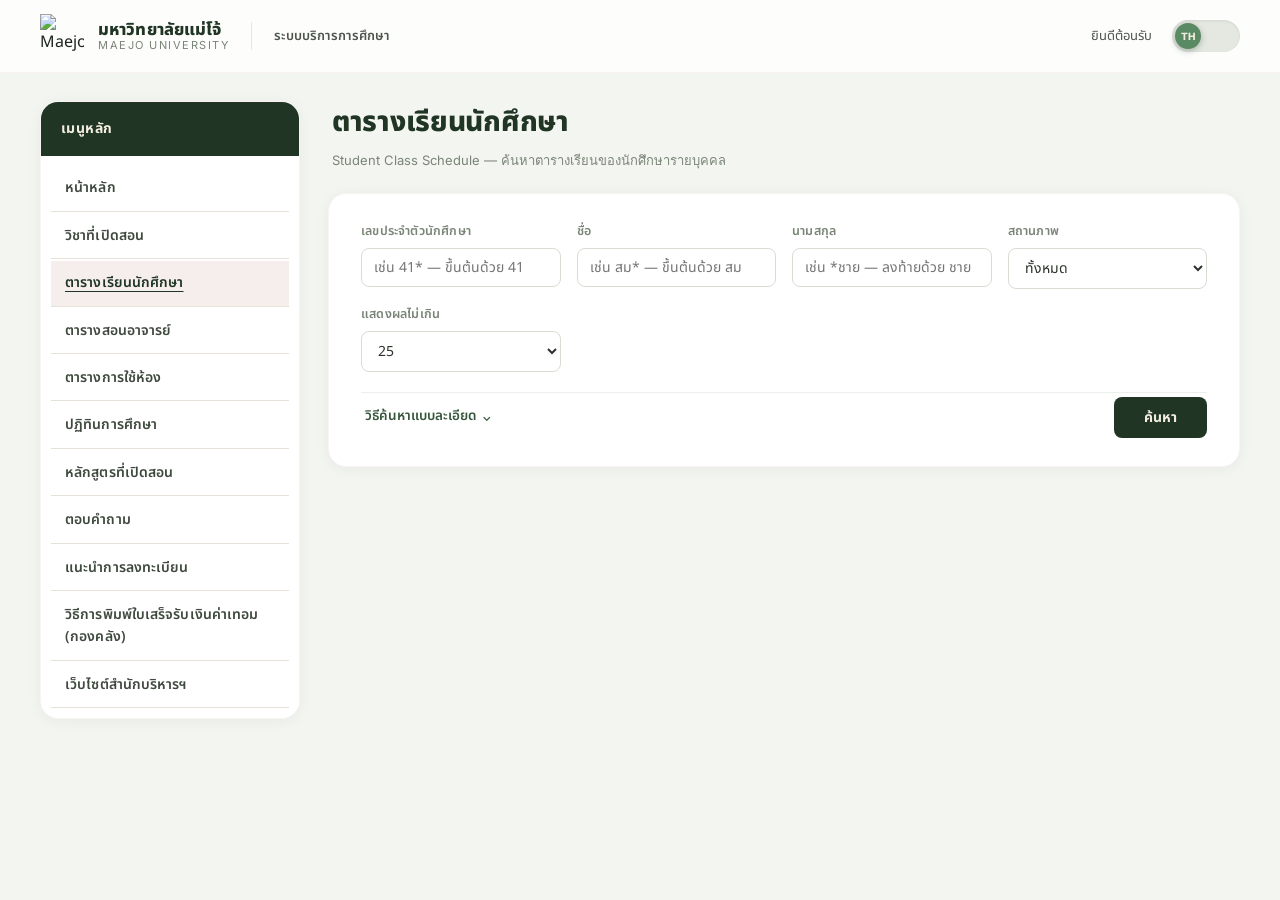
==== class-schedule.html @ ffc6c3b6 "first commit" ====
<!DOCTYPE html>
<html lang="th">
<head>
<meta charset="utf-8">
<meta name="viewport" content="width=device-width, initial-scale=1">
<title>ตารางเรียนนักศึกษา - มหาวิทยาลัยแม่โจ้</title>
<link rel="preconnect" href="https://fonts.googleapis.com">
<link href="https://fonts.googleapis.com/css2?family=Noto+Sans+Thai:wght@400;500;600;700;800&family=Inter:wght@400;500;600;700;800&display=swap" rel="stylesheet">
<link rel="stylesheet" href="./maejo.css">
<style>
  /* ---------- search form ---------- */
  .search-card{padding:28px 32px;display:flex;flex-direction:column;gap:20px;}
  .form-grid{display:grid;grid-template-columns:repeat(auto-fit, minmax(180px, 1fr));gap:16px;}
  .field-group{display:flex;flex-direction:column;gap:6px;}
  .field-label{font-size:12.5px;font-weight:600;color:#7a8577;letter-spacing:0.2px;}
  .field-input{
    font-size:14px;color:#2c332b;background:#fff;border:1px solid #d8ddd3;
    border-radius:8px;padding:8px 12px;width:100%;
  }

  .action-row{
    display:flex;align-items:center;justify-content:space-between;flex-wrap:wrap;gap:12px;
    padding-top:4px;border-top:1px solid #edf0ea;
  }
  .search-btn{
    background:var(--accent-darker);color:#f2ede0;font-weight:700;font-size:14px;border:none;
    padding:10px 30px;border-radius:8px;cursor:pointer;
  }

  /* tips toggle — checkbox hack, no JS */
  #tips-toggle{position:absolute;opacity:0;pointer-events:none;}
  .tips-btn{
    display:flex;align-items:center;gap:6px;background:transparent;border:none;cursor:pointer;
    color:var(--accent-dark);font-size:13.5px;font-weight:600;padding:8px 4px;
  }
  .chevron{display:inline-block;transition:transform 0.15s ease;font-size:12px;}
  #tips-toggle:checked ~ .page .search-card .chevron{transform:rotate(180deg);}
  .example-box{
    display:none;background:#f8f9f6;border-radius:var(--radius-md);padding:16px 22px;
  }
  #tips-toggle:checked ~ .page .search-card .example-box{display:block;}
  .example-list{margin:0;padding:0 0 0 20px;display:flex;flex-direction:column;gap:8px;font-size:13.5px;color:#4c564b;line-height:1.6;}
  .example-hint{color:var(--accent-dark);font-weight:700;}

  @media (max-width:880px){
    .search-card{padding:20px;}
  }
  @media (max-width:460px){
    .form-grid{grid-template-columns:1fr;}
  }
</style>
</head>
<body>

<input type="checkbox" id="menu-toggle">
<input type="checkbox" id="lang-toggle">
<input type="checkbox" id="tips-toggle">

<div class="page">

  <header class="topbar">
    <div class="topbar-left">
      <label for="menu-toggle" class="hamburger" aria-label="เปิดเมนู">
        <span></span><span></span><span></span>
      </label>
      <img class="logo" src="https://upload.wikimedia.org/wikipedia/th/thumb/b/b7/MJU_LOGO.svg/1280px-MJU_LOGO.svg.png" alt="Maejo University logo">
      <div class="brand">
        <span class="brand-name">มหาวิทยาลัยแม่โจ้</span>
        <span class="brand-sub">MAEJO UNIVERSITY</span>
      </div>
      <div class="topbar-divider"></div>
      <span class="topbar-service">ระบบบริการการศึกษา</span>
    </div>

    <div class="topbar-right">
      <span class="welcome">ยินดีต้อนรับ</span>
      <label for="lang-toggle" class="lang-toggle">
        <span class="lang-knob"></span>
        <span class="lang-th">TH</span>
        <span class="lang-en">EN</span>
      </label>
    </div>
  </header>

  <label for="menu-toggle" class="backdrop"></label>

  <div class="main-row">

    <aside class="sidebar">
      <div class="sidebar-card">
        <div class="sidebar-header">
          <span>เมนูหลัก</span>
          <label for="menu-toggle" class="close-menu">✕</label>
        </div>
        <nav class="menu">
          <a href="./index.html" class="menu-item">หน้าหลัก</a>
          <a href="./courses.html" class="menu-item">วิชาที่เปิดสอน</a>
          <a href="./class-schedule.html" class="menu-item active">ตารางเรียนนักศึกษา</a>
          <a href="#" class="menu-item">ตารางสอนอาจารย์</a>
          <a href="#" class="menu-item">ตารางการใช้ห้อง</a>
          <a href="#" class="menu-item">ปฏิทินการศึกษา</a>
          <a href="#" class="menu-item">หลักสูตรที่เปิดสอน</a>
          <a href="#" class="menu-item">ตอบคำถาม</a>
          <a href="#" class="menu-item">แนะนำการลงทะเบียน</a>
          <a href="#" class="menu-item">วิธีการพิมพ์ใบเสร็จรับเงินค่าเทอม (กองคลัง)</a>
          <a href="#" class="menu-item">เว็บไซต์สำนักบริหารฯ</a>
        </nav>
      </div>
    </aside>

    <main class="main">

      <div class="page-header">
        <span class="page-title">ตารางเรียนนักศึกษา</span>
        <span class="page-sub">Student Class Schedule — ค้นหาตารางเรียนของนักศึกษารายบุคคล</span>
      </div>

      <form class="card search-card">
        <div class="form-grid">
          <label class="field-group">
            <span class="field-label">เลขประจำตัวนักศึกษา</span>
            <input type="text" placeholder="เช่น 41* — ขึ้นต้นด้วย 41" class="field-input">
          </label>
          <label class="field-group">
            <span class="field-label">ชื่อ</span>
            <input type="text" placeholder="เช่น สม* — ขึ้นต้นด้วย สม" class="field-input">
          </label>
          <label class="field-group">
            <span class="field-label">นามสกุล</span>
            <input type="text" placeholder="เช่น *ชาย — ลงท้ายด้วย ชาย" class="field-input">
          </label>
          <label class="field-group">
            <span class="field-label">สถานภาพ</span>
            <select class="field-input">
              <option>ทั้งหมด</option>
              <option>กำลังศึกษา</option>
              <option>พ้นสภาพ</option>
              <option>สำเร็จการศึกษา</option>
            </select>
          </label>
          <label class="field-group">
            <span class="field-label">แสดงผลไม่เกิน</span>
            <select class="field-input">
              <option>25</option>
              <option>50</option>
              <option>100</option>
              <option>200</option>
            </select>
          </label>
        </div>

        <div class="action-row">
          <label for="tips-toggle" class="tips-btn">
            <span>วิธีค้นหาแบบละเอียด</span>
            <span class="chevron">⌄</span>
          </label>
          <button type="submit" class="search-btn">ค้นหา</button>
        </div>

        <div class="example-box">
          <ul class="example-list">
            <li>ขึ้นต้นด้วยข้อความที่ระบุ ให้ตามด้วย <span class="example-hint">*</span> เช่น <span class="example-hint">41*</span> หรือ <span class="example-hint">สม*</span></li>
            <li>ลงท้ายด้วยข้อความที่ระบุ ให้นำหน้าด้วย <span class="example-hint">*</span> เช่น <span class="example-hint">*ชาย</span></li>
            <li>เว้นว่างช่องใดไว้ได้หากไม่ต้องการระบุเงื่อนไขนั้น</li>
          </ul>
        </div>
      </form>

    </main>
  </div>
</div>

</body>
</html>
---- maejo.css ----
/* shared layout: topbar, sidebar, lang toggle, responsive shell */
:root{
  --accent:#5a8a63;
  --accent-dark:color-mix(in oklch, var(--accent) 72%, black);
  --accent-darker:color-mix(in oklch, var(--accent) 52%, black);
  --accent-tint:color-mix(in oklch, var(--accent) 11%, white);
  --accent-border:color-mix(in oklch, var(--accent) 7%, white);
  --radius-lg:18px;
  --radius-md:12px;
  --card-shadow:0 2px 14px rgba(0,0,0,0.05);
  --card-border:1px solid var(--accent-border);
  --topbar-bg:#ffffffcc;
  --topbar-blur:6px;
  --font-bold:800;
}

*{box-sizing:border-box;}
body{margin:0;background:#f3f5f1;color:#1c231d;font-family:'Noto Sans Thai','Inter',sans-serif;line-height:1.6;text-wrap:pretty;overflow-x:hidden;}
a{color:#2f5233;text-decoration:none;}
a:hover{color:#1f3a22;text-decoration:underline;}
select,input,button{font-family:'Noto Sans Thai','Inter',sans-serif;}
::selection{background:#c9a24b33;}
img{max-width:100%;display:block;}

#menu-toggle,#lang-toggle{position:absolute;opacity:0;pointer-events:none;}

.page{min-height:100vh;width:100%;background:#f3f5f1;}

/* ---------- topbar ---------- */
.topbar{
  display:flex;align-items:center;justify-content:space-between;gap:12px;
  padding:14px 40px;
  background:var(--topbar-bg);backdrop-filter:blur(var(--topbar-blur));
  position:sticky;top:0;z-index:20;border-bottom:1px solid var(--accent-border);
}
.topbar-left{display:flex;align-items:center;gap:14px;min-width:0;}
.topbar-right{display:flex;align-items:center;gap:20px;}

.logo{width:44px;height:44px;object-fit:contain;flex:0 0 auto;}
.brand{display:flex;flex-direction:column;line-height:1.2;min-width:0;}
.brand-name{font-weight:var(--font-bold);font-size:16.5px;letter-spacing:0.1px;color:var(--accent-darker);white-space:nowrap;overflow:hidden;text-overflow:ellipsis;}
.brand-sub{font-size:11px;letter-spacing:1.5px;color:#7a8577;font-family:Inter,sans-serif;}
.topbar-divider{width:1px;height:28px;background:#e4e8e1;margin:0 8px;}
.topbar-service{font-size:13px;font-weight:600;color:#4c564b;white-space:nowrap;}
.welcome{font-size:13px;color:#4c564b;}

.hamburger{
  display:none;flex-direction:column;justify-content:center;align-items:center;gap:5px;
  width:24px;height:34px;cursor:pointer;flex:0 0 auto;
}
.hamburger span{width:18px;height:2px;background:var(--accent-darker);border-radius:2px;}

.lang-toggle{
  position:relative;display:block;width:68px;height:32px;border-radius:999px;
  background:#e4e8e1;cursor:pointer;box-shadow:inset 0 1px 3px rgba(0,0,0,0.08);
}
.lang-knob{
  position:absolute;top:3px;left:3px;width:26px;height:26px;border-radius:50%;
  background:var(--accent);color:#f2ede0;font-size:10px;font-weight:800;font-family:Inter,sans-serif;
  display:flex;align-items:center;justify-content:center;transition:left 0.2s ease;
  box-shadow:0 2px 6px rgba(31,58,34,0.3);z-index:1;
}
.lang-knob::before{content:'TH';}
.lang-th,.lang-en{
  position:absolute;top:3px;width:26px;height:26px;display:flex;align-items:center;justify-content:center;
  font-size:10px;font-weight:700;font-family:Inter,sans-serif;color:#7a8577;
}
.lang-th{left:3px;}
.lang-en{left:33px;}
#lang-toggle:checked ~ .page .lang-knob{left:33px;}
#lang-toggle:checked ~ .page .lang-knob::before{content:'EN';}
#lang-toggle:checked ~ .page .lang-th{color:transparent;}
#lang-toggle:not(:checked) ~ .page .lang-en{color:transparent;}

/* ---------- main row ---------- */
.main-row{
  display:flex;align-items:flex-start;max-width:1400px;margin:0 auto;
  padding:28px 40px 60px;gap:28px;width:100%;
}
.main{flex:1;min-width:0;display:flex;flex-direction:column;gap:22px;}

/* ---------- sidebar ---------- */
.backdrop{display:none;}
.sidebar{flex:0 0 260px;position:sticky;top:88px;}
.sidebar-card{background:#fff;border-radius:var(--radius-lg);border:var(--card-border);box-shadow:var(--card-shadow);overflow:hidden;}
.sidebar-header{
  display:flex;align-items:center;justify-content:space-between;padding:16px 20px;
  background:var(--accent-darker);color:#f2ede0;font-weight:700;font-size:14px;letter-spacing:0.4px;
}
.close-menu{display:none;cursor:pointer;font-size:16px;color:#f2ede0;opacity:0.8;}
.menu{display:flex;flex-direction:column;padding:10px;gap:2px;}
.menu-item{
  display:flex;align-items:center;gap:10px;padding:11px 14px;border-radius:0;
  font-size:14px;font-weight:600;letter-spacing:0.1px;color:#3f4a3e;
  text-decoration:none;transition:background 0.15s,color 0.15s;
  border-bottom:1px solid #e6e2d6;
}
.menu-item:hover{
  color:var(--accent-darker);text-decoration:underline;text-underline-offset:4px;
  text-decoration-color:var(--accent-darker);background:var(--accent-tint);
}
.menu-item.active{
  color:var(--accent-darker);background:var(--accent-tint);
  text-decoration:underline;text-underline-offset:4px;text-decoration-color:var(--accent-darker);
}

/* ---------- page header (used by courses / class schedule) ---------- */
.page-header{display:flex;flex-direction:column;gap:4px;padding:0 4px;}
.page-title{font-size:28px;font-weight:var(--font-bold);color:var(--accent-darker);letter-spacing:-0.01em;}
.page-sub{font-size:13px;color:#7a8577;font-family:Inter,sans-serif;}

/* ---------- generic card ---------- */
.card{background:#fff;border-radius:var(--radius-lg);border:var(--card-border);box-shadow:var(--card-shadow);}

/* ================= responsive: mobile <= 880px ================= */
@media (max-width:880px){
  .topbar{padding:10px 16px;}
  .hamburger{display:flex;}
  .topbar-divider,.topbar-service,.welcome{display:none;}

  .main-row{flex-direction:column;align-items:stretch;padding:16px 16px 40px;gap:16px;}
  .main{gap:16px;}

  .sidebar{
    position:fixed;top:0;left:-320px;width:280px;height:100vh;z-index:60;
    transition:left 0.25s ease;box-shadow:none;
  }
  .sidebar .sidebar-card{border-radius:0;border:none;box-shadow:2px 0 24px rgba(0,0,0,0.08);height:100%;overflow-y:auto;}
  .sidebar-header{
    padding:20px 20px 12px;background:transparent;color:#8a948a;font-weight:600;
    font-size:11.5px;letter-spacing:1.2px;text-transform:uppercase;
  }
  .close-menu{
    display:flex;cursor:pointer;font-size:15px;color:#8a948a;opacity:0.8;width:26px;height:26px;
    align-items:center;justify-content:center;border-radius:8px;background:#f1f3ee;
  }
  .menu-item{margin:0 6px;border-radius:10px;font-size:14.5px;border-bottom:none;}
  .menu-item:hover{text-decoration:none;}
  .menu-item.active{text-decoration:none;}

  #menu-toggle:checked ~ .page .sidebar{left:0;box-shadow:8px 0 24px rgba(0,0,0,0.3);}
  #menu-toggle:checked ~ .page .backdrop{display:block;}
  .backdrop{position:fixed;inset:0;background:rgba(20,26,20,0.45);z-index:55;}

  .page-title{font-size:22px;}
}

/* ================= narrow phones <= 460px ================= */
@media (max-width:460px){
  .logo{width:36px;height:36px;}
  .brand-name{font-size:14.5px;}
}
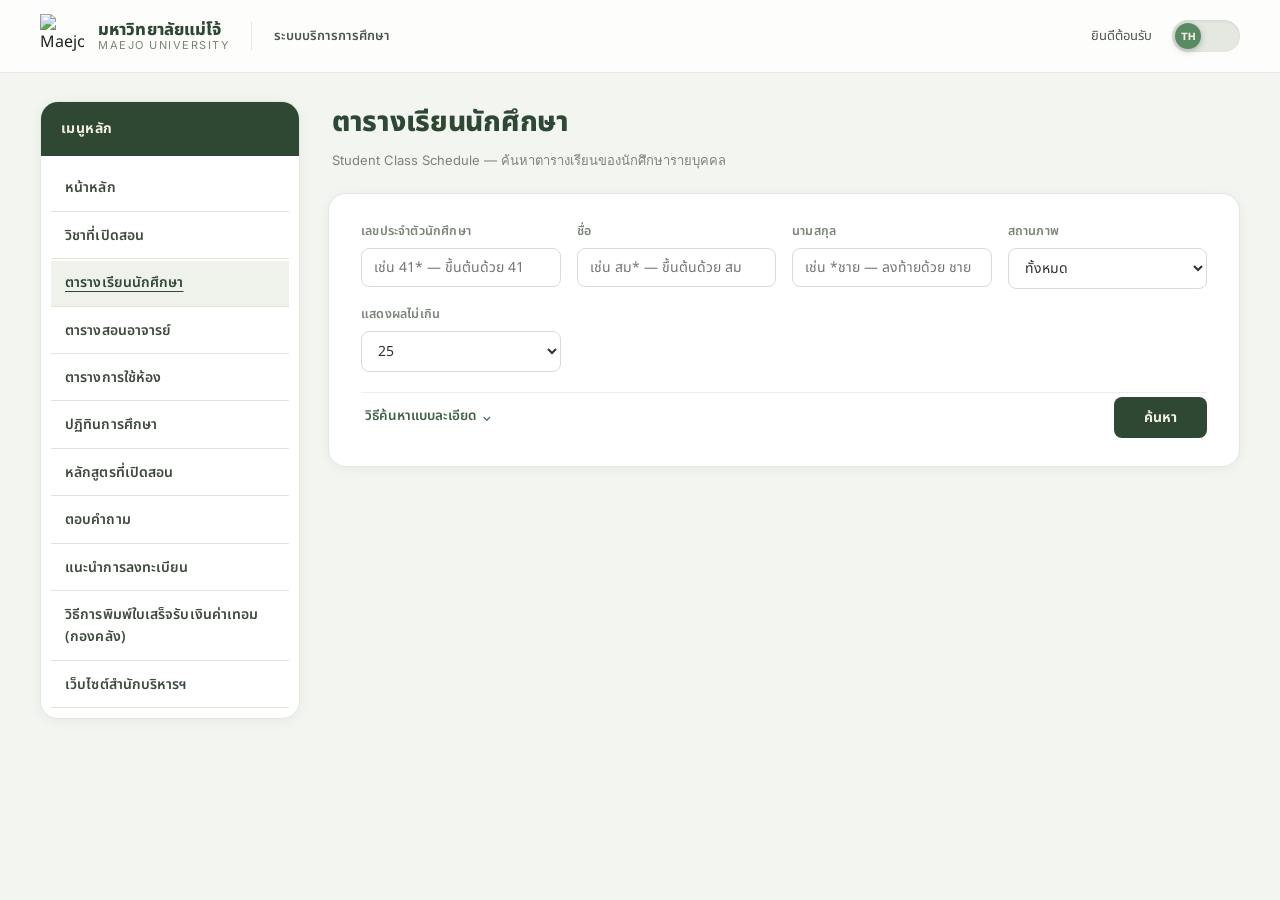
==== commit 21d96489: "first commit" ====
--- a/class-schedule.html
+++ b/class-schedule.html
@@ -1,174 +1,269 @@
 <!DOCTYPE html>
 <html lang="th">
+
 <head>
-<meta charset="utf-8">
-<meta name="viewport" content="width=device-width, initial-scale=1">
-<title>ตารางเรียนนักศึกษา - มหาวิทยาลัยแม่โจ้</title>
-<link rel="preconnect" href="https://fonts.googleapis.com">
-<link href="https://fonts.googleapis.com/css2?family=Noto+Sans+Thai:wght@400;500;600;700;800&family=Inter:wght@400;500;600;700;800&display=swap" rel="stylesheet">
-<link rel="stylesheet" href="./maejo.css">
-<style>
-  /* ---------- search form ---------- */
-  .search-card{padding:28px 32px;display:flex;flex-direction:column;gap:20px;}
-  .form-grid{display:grid;grid-template-columns:repeat(auto-fit, minmax(180px, 1fr));gap:16px;}
-  .field-group{display:flex;flex-direction:column;gap:6px;}
-  .field-label{font-size:12.5px;font-weight:600;color:#7a8577;letter-spacing:0.2px;}
-  .field-input{
-    font-size:14px;color:#2c332b;background:#fff;border:1px solid #d8ddd3;
-    border-radius:8px;padding:8px 12px;width:100%;
-  }
-
-  .action-row{
-    display:flex;align-items:center;justify-content:space-between;flex-wrap:wrap;gap:12px;
-    padding-top:4px;border-top:1px solid #edf0ea;
-  }
-  .search-btn{
-    background:var(--accent-darker);color:#f2ede0;font-weight:700;font-size:14px;border:none;
-    padding:10px 30px;border-radius:8px;cursor:pointer;
-  }
-
-  /* tips toggle — checkbox hack, no JS */
-  #tips-toggle{position:absolute;opacity:0;pointer-events:none;}
-  .tips-btn{
-    display:flex;align-items:center;gap:6px;background:transparent;border:none;cursor:pointer;
-    color:var(--accent-dark);font-size:13.5px;font-weight:600;padding:8px 4px;
-  }
-  .chevron{display:inline-block;transition:transform 0.15s ease;font-size:12px;}
-  #tips-toggle:checked ~ .page .search-card .chevron{transform:rotate(180deg);}
-  .example-box{
-    display:none;background:#f8f9f6;border-radius:var(--radius-md);padding:16px 22px;
-  }
-  #tips-toggle:checked ~ .page .search-card .example-box{display:block;}
-  .example-list{margin:0;padding:0 0 0 20px;display:flex;flex-direction:column;gap:8px;font-size:13.5px;color:#4c564b;line-height:1.6;}
-  .example-hint{color:var(--accent-dark);font-weight:700;}
-
-  @media (max-width:880px){
-    .search-card{padding:20px;}
-  }
-  @media (max-width:460px){
-    .form-grid{grid-template-columns:1fr;}
-  }
-</style>
+  <meta charset="utf-8">
+  <meta name="viewport" content="width=device-width, initial-scale=1">
+  <title>ตารางเรียนนักศึกษา - มหาวิทยาลัยแม่โจ้</title>
+  <link rel="preconnect" href="https://fonts.googleapis.com">
+  <link
+    href="https://fonts.googleapis.com/css2?family=Noto+Sans+Thai:wght@400;500;600;700;800&family=Inter:wght@400;500;600;700;800&display=swap"
+    rel="stylesheet">
+  <link rel="stylesheet" href="./maejo.css">
+  <style>
+    /* ---------- search form ---------- */
+    .search-card {
+      padding: 28px 32px;
+      display: flex;
+      flex-direction: column;
+      gap: 20px;
+    }
+
+    .form-grid {
+      display: grid;
+      grid-template-columns: repeat(auto-fit, minmax(180px, 1fr));
+      gap: 16px;
+    }
+
+    .field-group {
+      display: flex;
+      flex-direction: column;
+      gap: 6px;
+    }
+
+    .field-label {
+      font-size: 12.5px;
+      font-weight: 600;
+      color: #7a8577;
+      letter-spacing: 0.2px;
+    }
+
+    .field-input {
+      font-size: 14px;
+      color: #2c332b;
+      background: #fff;
+      border: 1px solid #d8ddd3;
+      border-radius: 8px;
+      padding: 8px 12px;
+      width: 100%;
+    }
+
+    .action-row {
+      display: flex;
+      align-items: center;
+      justify-content: space-between;
+      flex-wrap: wrap;
+      gap: 12px;
+      padding-top: 4px;
+      border-top: 1px solid #edf0ea;
+    }
+
+    .search-btn {
+      background: var(--accent-darker);
+      color: #f2ede0;
+      font-weight: 700;
+      font-size: 14px;
+      border: none;
+      padding: 10px 30px;
+      border-radius: 8px;
+      cursor: pointer;
+    }
+
+    /* tips toggle — checkbox hack, no JS */
+    #tips-toggle {
+      position: absolute;
+      opacity: 0;
+      pointer-events: none;
+    }
+
+    .tips-btn {
+      display: flex;
+      align-items: center;
+      gap: 6px;
+      background: transparent;
+      border: none;
+      cursor: pointer;
+      color: var(--accent-dark);
+      font-size: 13.5px;
+      font-weight: 600;
+      padding: 8px 4px;
+    }
+
+    .chevron {
+      display: inline-block;
+      transition: transform 0.15s ease;
+      font-size: 12px;
+    }
+
+    #tips-toggle:checked~.page .search-card .chevron {
+      transform: rotate(180deg);
+    }
+
+    .example-box {
+      display: none;
+      background: #f8f9f6;
+      border-radius: var(--radius-md);
+      padding: 16px 22px;
+    }
+
+    #tips-toggle:checked~.page .search-card .example-box {
+      display: block;
+    }
+
+    .example-list {
+      margin: 0;
+      padding: 0 0 0 20px;
+      display: flex;
+      flex-direction: column;
+      gap: 8px;
+      font-size: 13.5px;
+      color: #4c564b;
+      line-height: 1.6;
+    }
+
+    .example-hint {
+      color: var(--accent-dark);
+      font-weight: 700;
+    }
+
+    @media (max-width:880px) {
+      .search-card {
+        padding: 20px;
+      }
+    }
+
+    @media (max-width:460px) {
+      .form-grid {
+        grid-template-columns: 1fr;
+      }
+    }
+  </style>
 </head>
+
 <body>
 
-<input type="checkbox" id="menu-toggle">
-<input type="checkbox" id="lang-toggle">
-<input type="checkbox" id="tips-toggle">
-
-<div class="page">
-
-  <header class="topbar">
-    <div class="topbar-left">
-      <label for="menu-toggle" class="hamburger" aria-label="เปิดเมนู">
-        <span></span><span></span><span></span>
-      </label>
-      <img class="logo" src="https://upload.wikimedia.org/wikipedia/th/thumb/b/b7/MJU_LOGO.svg/1280px-MJU_LOGO.svg.png" alt="Maejo University logo">
-      <div class="brand">
-        <span class="brand-name">มหาวิทยาลัยแม่โจ้</span>
-        <span class="brand-sub">MAEJO UNIVERSITY</span>
+  <input type="checkbox" id="menu-toggle">
+  <input type="checkbox" id="lang-toggle">
+  <input type="checkbox" id="tips-toggle">
+
+  <div class="page">
+
+    <header class="topbar">
+      <div class="topbar-left">
+        <label for="menu-toggle" class="hamburger" aria-label="เปิดเมนู">
+          <span></span><span></span><span></span>
+        </label>
+        <img class="logo"
+          src="https://upload.wikimedia.org/wikipedia/th/thumb/b/b7/MJU_LOGO.svg/1280px-MJU_LOGO.svg.png"
+          alt="Maejo University logo">
+        <div class="brand">
+          <span class="brand-name">มหาวิทยาลัยแม่โจ้</span>
+          <span class="brand-sub">MAEJO UNIVERSITY</span>
+        </div>
+        <div class="topbar-divider"></div>
+        <span class="topbar-service">ระบบบริการการศึกษา</span>
       </div>
-      <div class="topbar-divider"></div>
-      <span class="topbar-service">ระบบบริการการศึกษา</span>
+
+      <div class="topbar-right">
+        <span class="welcome">ยินดีต้อนรับ</span>
+        <label for="lang-toggle" class="lang-toggle">
+          <span class="lang-knob"></span>
+          <span class="lang-th">TH</span>
+          <span class="lang-en">EN</span>
+        </label>
+      </div>
+    </header>
+
+    <label for="menu-toggle" class="backdrop"></label>
+
+    <div class="main-row">
+
+      <aside class="sidebar">
+        <div class="sidebar-card">
+          <div class="sidebar-header">
+            <span>เมนูหลัก</span>
+            <label for="menu-toggle" class="close-menu">✕</label>
+          </div>
+          <nav class="menu">
+            <a href="./index.html" class="menu-item">หน้าหลัก</a>
+            <a href="./courses.html" class="menu-item">วิชาที่เปิดสอน</a>
+            <a href="./class-schedule.html" class="menu-item active">ตารางเรียนนักศึกษา</a>
+            <a href="#" class="menu-item">ตารางสอนอาจารย์</a>
+            <a href="#" class="menu-item">ตารางการใช้ห้อง</a>
+            <a href="#" class="menu-item">ปฏิทินการศึกษา</a>
+            <a href="#" class="menu-item">หลักสูตรที่เปิดสอน</a>
+            <a href="#" class="menu-item">ตอบคำถาม</a>
+            <a href="#" class="menu-item">แนะนำการลงทะเบียน</a>
+            <a href="#" class="menu-item">วิธีการพิมพ์ใบเสร็จรับเงินค่าเทอม (กองคลัง)</a>
+            <a href="#" class="menu-item">เว็บไซต์สำนักบริหารฯ</a>
+          </nav>
+        </div>
+      </aside>
+
+      <main class="main">
+
+        <div class="page-header">
+          <span class="page-title">ตารางเรียนนักศึกษา</span>
+          <span class="page-sub">Student Class Schedule — ค้นหาตารางเรียนของนักศึกษารายบุคคล</span>
+        </div>
+
+        <form class="card search-card">
+          <div class="form-grid">
+            <label class="field-group">
+              <span class="field-label">เลขประจำตัวนักศึกษา</span>
+              <input type="text" placeholder="เช่น 41* — ขึ้นต้นด้วย 41" class="field-input">
+            </label>
+            <label class="field-group">
+              <span class="field-label">ชื่อ</span>
+              <input type="text" placeholder="เช่น สม* — ขึ้นต้นด้วย สม" class="field-input">
+            </label>
+            <label class="field-group">
+              <span class="field-label">นามสกุล</span>
+              <input type="text" placeholder="เช่น *ชาย — ลงท้ายด้วย ชาย" class="field-input">
+            </label>
+            <label class="field-group">
+              <span class="field-label">สถานภาพ</span>
+              <select class="field-input">
+                <option>ทั้งหมด</option>
+                <option>กำลังศึกษา</option>
+                <option>พ้นสภาพ</option>
+                <option>สำเร็จการศึกษา</option>
+              </select>
+            </label>
+            <label class="field-group">
+              <span class="field-label">แสดงผลไม่เกิน</span>
+              <select class="field-input">
+                <option>25</option>
+                <option>50</option>
+                <option>100</option>
+                <option>200</option>
+              </select>
+            </label>
+          </div>
+
+          <div class="action-row">
+            <label for="tips-toggle" class="tips-btn">
+              <span>วิธีค้นหาแบบละเอียด</span>
+              <span class="chevron">⌄</span>
+            </label>
+            <button type="submit" class="search-btn">ค้นหา</button>
+          </div>
+
+          <div class="example-box">
+            <ul class="example-list">
+              <li>ขึ้นต้นด้วยข้อความที่ระบุ ให้ตามด้วย <span class="example-hint">*</span> เช่น <span
+                  class="example-hint">41*</span> หรือ <span class="example-hint">สม*</span></li>
+              <li>ลงท้ายด้วยข้อความที่ระบุ ให้นำหน้าด้วย <span class="example-hint">*</span> เช่น <span
+                  class="example-hint">*ชาย</span></li>
+              <li>เว้นว่างช่องใดไว้ได้หากไม่ต้องการระบุเงื่อนไขนั้น</li>
+            </ul>
+          </div>
+        </form>
+
+      </main>
     </div>
-
-    <div class="topbar-right">
-      <span class="welcome">ยินดีต้อนรับ</span>
-      <label for="lang-toggle" class="lang-toggle">
-        <span class="lang-knob"></span>
-        <span class="lang-th">TH</span>
-        <span class="lang-en">EN</span>
-      </label>
-    </div>
-  </header>
-
-  <label for="menu-toggle" class="backdrop"></label>
-
-  <div class="main-row">
-
-    <aside class="sidebar">
-      <div class="sidebar-card">
-        <div class="sidebar-header">
-          <span>เมนูหลัก</span>
-          <label for="menu-toggle" class="close-menu">✕</label>
-        </div>
-        <nav class="menu">
-          <a href="./index.html" class="menu-item">หน้าหลัก</a>
-          <a href="./courses.html" class="menu-item">วิชาที่เปิดสอน</a>
-          <a href="./class-schedule.html" class="menu-item active">ตารางเรียนนักศึกษา</a>
-          <a href="#" class="menu-item">ตารางสอนอาจารย์</a>
-          <a href="#" class="menu-item">ตารางการใช้ห้อง</a>
-          <a href="#" class="menu-item">ปฏิทินการศึกษา</a>
-          <a href="#" class="menu-item">หลักสูตรที่เปิดสอน</a>
-          <a href="#" class="menu-item">ตอบคำถาม</a>
-          <a href="#" class="menu-item">แนะนำการลงทะเบียน</a>
-          <a href="#" class="menu-item">วิธีการพิมพ์ใบเสร็จรับเงินค่าเทอม (กองคลัง)</a>
-          <a href="#" class="menu-item">เว็บไซต์สำนักบริหารฯ</a>
-        </nav>
-      </div>
-    </aside>
-
-    <main class="main">
-
-      <div class="page-header">
-        <span class="page-title">ตารางเรียนนักศึกษา</span>
-        <span class="page-sub">Student Class Schedule — ค้นหาตารางเรียนของนักศึกษารายบุคคล</span>
-      </div>
-
-      <form class="card search-card">
-        <div class="form-grid">
-          <label class="field-group">
-            <span class="field-label">เลขประจำตัวนักศึกษา</span>
-            <input type="text" placeholder="เช่น 41* — ขึ้นต้นด้วย 41" class="field-input">
-          </label>
-          <label class="field-group">
-            <span class="field-label">ชื่อ</span>
-            <input type="text" placeholder="เช่น สม* — ขึ้นต้นด้วย สม" class="field-input">
-          </label>
-          <label class="field-group">
-            <span class="field-label">นามสกุล</span>
-            <input type="text" placeholder="เช่น *ชาย — ลงท้ายด้วย ชาย" class="field-input">
-          </label>
-          <label class="field-group">
-            <span class="field-label">สถานภาพ</span>
-            <select class="field-input">
-              <option>ทั้งหมด</option>
-              <option>กำลังศึกษา</option>
-              <option>พ้นสภาพ</option>
-              <option>สำเร็จการศึกษา</option>
-            </select>
-          </label>
-          <label class="field-group">
-            <span class="field-label">แสดงผลไม่เกิน</span>
-            <select class="field-input">
-              <option>25</option>
-              <option>50</option>
-              <option>100</option>
-              <option>200</option>
-            </select>
-          </label>
-        </div>
-
-        <div class="action-row">
-          <label for="tips-toggle" class="tips-btn">
-            <span>วิธีค้นหาแบบละเอียด</span>
-            <span class="chevron">⌄</span>
-          </label>
-          <button type="submit" class="search-btn">ค้นหา</button>
-        </div>
-
-        <div class="example-box">
-          <ul class="example-list">
-            <li>ขึ้นต้นด้วยข้อความที่ระบุ ให้ตามด้วย <span class="example-hint">*</span> เช่น <span class="example-hint">41*</span> หรือ <span class="example-hint">สม*</span></li>
-            <li>ลงท้ายด้วยข้อความที่ระบุ ให้นำหน้าด้วย <span class="example-hint">*</span> เช่น <span class="example-hint">*ชาย</span></li>
-            <li>เว้นว่างช่องใดไว้ได้หากไม่ต้องการระบุเงื่อนไขนั้น</li>
-          </ul>
-        </div>
-      </form>
-
-    </main>
   </div>
-</div>
 
 </body>
-</html>
+
+</html>
--- a/maejo.css
+++ b/maejo.css
@@ -1,152 +1,428 @@
 /* shared layout: topbar, sidebar, lang toggle, responsive shell */
-:root{
-  --accent:#5a8a63;
-  --accent-dark:color-mix(in oklch, var(--accent) 72%, black);
-  --accent-darker:color-mix(in oklch, var(--accent) 52%, black);
-  --accent-tint:color-mix(in oklch, var(--accent) 11%, white);
-  --accent-border:color-mix(in oklch, var(--accent) 7%, white);
-  --radius-lg:18px;
-  --radius-md:12px;
-  --card-shadow:0 2px 14px rgba(0,0,0,0.05);
-  --card-border:1px solid var(--accent-border);
-  --topbar-bg:#ffffffcc;
-  --topbar-blur:6px;
-  --font-bold:800;
-}
-
-*{box-sizing:border-box;}
-body{margin:0;background:#f3f5f1;color:#1c231d;font-family:'Noto Sans Thai','Inter',sans-serif;line-height:1.6;text-wrap:pretty;overflow-x:hidden;}
-a{color:#2f5233;text-decoration:none;}
-a:hover{color:#1f3a22;text-decoration:underline;}
-select,input,button{font-family:'Noto Sans Thai','Inter',sans-serif;}
-::selection{background:#c9a24b33;}
-img{max-width:100%;display:block;}
-
-#menu-toggle,#lang-toggle{position:absolute;opacity:0;pointer-events:none;}
-
-.page{min-height:100vh;width:100%;background:#f3f5f1;}
+:root {
+  --accent: #5a8a63;
+  --accent-dark: #416347;
+  --accent-darker: #2f4833;
+  --accent-tint: #eef2ea;
+  --accent-border: #e4e8e1;
+  --radius-lg: 18px;
+  --radius-md: 12px;
+  --card-shadow: 0 2px 14px rgba(0, 0, 0, 0.05);
+  --card-border: 1px solid var(--accent-border);
+  --topbar-bg: #ffffffcc;
+  --topbar-blur: 6px;
+  --font-bold: 800;
+}
+
+* {
+  box-sizing: border-box;
+}
+body {
+  margin: 0;
+  background: #f3f5f1;
+  color: #1c231d;
+  font-family: 'Noto Sans Thai', 'Inter', sans-serif;
+  line-height: 1.6;
+  text-wrap: pretty;
+  overflow-x: hidden;
+}
+a {
+  color: #2f5233;
+  text-decoration: none;
+}
+a:hover {
+  color: #1f3a22;
+  text-decoration: underline;
+}
+select, input, button {
+  font-family: 'Noto Sans Thai', 'Inter', sans-serif;
+}
+::selection {
+  background: #c9a24b33;
+}
+img {
+  max-width: 100%;
+  display: block;
+}
+
+#menu-toggle, #lang-toggle {
+  position: absolute;
+  opacity: 0;
+  pointer-events: none;
+}
+
+.page {
+  min-height: 100vh;
+  width: 100%;
+  background: #f3f5f1;
+}
 
 /* ---------- topbar ---------- */
-.topbar{
-  display:flex;align-items:center;justify-content:space-between;gap:12px;
-  padding:14px 40px;
-  background:var(--topbar-bg);backdrop-filter:blur(var(--topbar-blur));
-  position:sticky;top:0;z-index:20;border-bottom:1px solid var(--accent-border);
-}
-.topbar-left{display:flex;align-items:center;gap:14px;min-width:0;}
-.topbar-right{display:flex;align-items:center;gap:20px;}
-
-.logo{width:44px;height:44px;object-fit:contain;flex:0 0 auto;}
-.brand{display:flex;flex-direction:column;line-height:1.2;min-width:0;}
-.brand-name{font-weight:var(--font-bold);font-size:16.5px;letter-spacing:0.1px;color:var(--accent-darker);white-space:nowrap;overflow:hidden;text-overflow:ellipsis;}
-.brand-sub{font-size:11px;letter-spacing:1.5px;color:#7a8577;font-family:Inter,sans-serif;}
-.topbar-divider{width:1px;height:28px;background:#e4e8e1;margin:0 8px;}
-.topbar-service{font-size:13px;font-weight:600;color:#4c564b;white-space:nowrap;}
-.welcome{font-size:13px;color:#4c564b;}
-
-.hamburger{
-  display:none;flex-direction:column;justify-content:center;align-items:center;gap:5px;
-  width:24px;height:34px;cursor:pointer;flex:0 0 auto;
-}
-.hamburger span{width:18px;height:2px;background:var(--accent-darker);border-radius:2px;}
-
-.lang-toggle{
-  position:relative;display:block;width:68px;height:32px;border-radius:999px;
-  background:#e4e8e1;cursor:pointer;box-shadow:inset 0 1px 3px rgba(0,0,0,0.08);
-}
-.lang-knob{
-  position:absolute;top:3px;left:3px;width:26px;height:26px;border-radius:50%;
-  background:var(--accent);color:#f2ede0;font-size:10px;font-weight:800;font-family:Inter,sans-serif;
-  display:flex;align-items:center;justify-content:center;transition:left 0.2s ease;
-  box-shadow:0 2px 6px rgba(31,58,34,0.3);z-index:1;
-}
-.lang-knob::before{content:'TH';}
-.lang-th,.lang-en{
-  position:absolute;top:3px;width:26px;height:26px;display:flex;align-items:center;justify-content:center;
-  font-size:10px;font-weight:700;font-family:Inter,sans-serif;color:#7a8577;
-}
-.lang-th{left:3px;}
-.lang-en{left:33px;}
-#lang-toggle:checked ~ .page .lang-knob{left:33px;}
-#lang-toggle:checked ~ .page .lang-knob::before{content:'EN';}
-#lang-toggle:checked ~ .page .lang-th{color:transparent;}
-#lang-toggle:not(:checked) ~ .page .lang-en{color:transparent;}
+.topbar {
+  display: flex;
+  align-items: center;
+  justify-content: space-between;
+  gap: 12px;
+  padding: 14px 40px;
+  background: var(--topbar-bg);
+  backdrop-filter: blur(var(--topbar-blur));
+  position: sticky;
+  top: 0;
+  z-index: 20;
+  border-bottom: 1px solid var(--accent-border);
+}
+.topbar-left {
+  display: flex;
+  align-items: center;
+  gap: 14px;
+  min-width: 0;
+}
+.topbar-right {
+  display: flex;
+  align-items: center;
+  gap: 20px;
+}
+
+.logo {
+  width: 44px;
+  height: 44px;
+  object-fit: contain;
+  flex: 0 0 auto;
+}
+.brand {
+  display: flex;
+  flex-direction: column;
+  line-height: 1.2;
+  min-width: 0;
+}
+.brand-name {
+  font-weight: var(--font-bold);
+  font-size: 16.5px;
+  letter-spacing: 0.1px;
+  color: var(--accent-darker);
+  white-space: nowrap;
+  overflow: hidden;
+  text-overflow: ellipsis;
+}
+.brand-sub {
+  font-size: 11px;
+  letter-spacing: 1.5px;
+  color: #7a8577;
+  font-family: Inter, sans-serif;
+}
+.topbar-divider {
+  width: 1px;
+  height: 28px;
+  background: #e4e8e1;
+  margin: 0 8px;
+}
+.topbar-service {
+  font-size: 13px;
+  font-weight: 600;
+  color: #4c564b;
+  white-space: nowrap;
+}
+.welcome {
+  font-size: 13px;
+  color: #4c564b;
+}
+
+.hamburger {
+  display: none;
+  flex-direction: column;
+  justify-content: center;
+  align-items: center;
+  gap: 5px;
+  width: 24px;
+  height: 34px;
+  cursor: pointer;
+  flex: 0 0 auto;
+}
+.hamburger span {
+  width: 18px;
+  height: 2px;
+  background: var(--accent-darker);
+  border-radius: 2px;
+}
+
+.lang-toggle {
+  position: relative;
+  display: block;
+  width: 68px;
+  height: 32px;
+  border-radius: 999px;
+  background: #e4e8e1;
+  cursor: pointer;
+  box-shadow: inset 0 1px 3px rgba(0, 0, 0, 0.08);
+}
+.lang-knob {
+  position: absolute;
+  top: 3px;
+  left: 3px;
+  width: 26px;
+  height: 26px;
+  border-radius: 50%;
+  background: var(--accent);
+  color: #f2ede0;
+  font-size: 10px;
+  font-weight: 800;
+  font-family: Inter, sans-serif;
+  display: flex;
+  align-items: center;
+  justify-content: center;
+  transition: left 0.2s ease;
+  box-shadow: 0 2px 6px rgba(31, 58, 34, 0.3);
+  z-index: 1;
+}
+.lang-knob::before {
+  content: 'TH';
+}
+.lang-th, .lang-en {
+  position: absolute;
+  top: 3px;
+  width: 26px;
+  height: 26px;
+  display: flex;
+  align-items: center;
+  justify-content: center;
+  font-size: 10px;
+  font-weight: 700;
+  font-family: Inter, sans-serif;
+  color: #7a8577;
+}
+.lang-th {
+  left: 3px;
+}
+.lang-en {
+  left: 33px;
+}
+#lang-toggle:checked ~ .page .lang-knob {
+  left: 33px;
+}
+#lang-toggle:checked ~ .page .lang-knob::before {
+  content: 'EN';
+}
+#lang-toggle:checked ~ .page .lang-th {
+  color: transparent;
+}
+#lang-toggle:not(:checked) ~ .page .lang-en {
+  color: transparent;
+}
 
 /* ---------- main row ---------- */
-.main-row{
-  display:flex;align-items:flex-start;max-width:1400px;margin:0 auto;
-  padding:28px 40px 60px;gap:28px;width:100%;
-}
-.main{flex:1;min-width:0;display:flex;flex-direction:column;gap:22px;}
+.main-row {
+  display: flex;
+  align-items: flex-start;
+  max-width: 1400px;
+  margin: 0 auto;
+  padding: 28px 40px 60px;
+  gap: 28px;
+  width: 100%;
+}
+.main {
+  flex: 1;
+  min-width: 0;
+  display: flex;
+  flex-direction: column;
+  gap: 22px;
+}
 
 /* ---------- sidebar ---------- */
-.backdrop{display:none;}
-.sidebar{flex:0 0 260px;position:sticky;top:88px;}
-.sidebar-card{background:#fff;border-radius:var(--radius-lg);border:var(--card-border);box-shadow:var(--card-shadow);overflow:hidden;}
-.sidebar-header{
-  display:flex;align-items:center;justify-content:space-between;padding:16px 20px;
-  background:var(--accent-darker);color:#f2ede0;font-weight:700;font-size:14px;letter-spacing:0.4px;
-}
-.close-menu{display:none;cursor:pointer;font-size:16px;color:#f2ede0;opacity:0.8;}
-.menu{display:flex;flex-direction:column;padding:10px;gap:2px;}
-.menu-item{
-  display:flex;align-items:center;gap:10px;padding:11px 14px;border-radius:0;
-  font-size:14px;font-weight:600;letter-spacing:0.1px;color:#3f4a3e;
-  text-decoration:none;transition:background 0.15s,color 0.15s;
-  border-bottom:1px solid #e6e2d6;
-}
-.menu-item:hover{
-  color:var(--accent-darker);text-decoration:underline;text-underline-offset:4px;
-  text-decoration-color:var(--accent-darker);background:var(--accent-tint);
-}
-.menu-item.active{
-  color:var(--accent-darker);background:var(--accent-tint);
-  text-decoration:underline;text-underline-offset:4px;text-decoration-color:var(--accent-darker);
+.backdrop {
+  display: none;
+}
+.sidebar {
+  flex: 0 0 260px;
+  position: sticky;
+  top: 88px;
+}
+.sidebar-card {
+  background: #fff;
+  border-radius: var(--radius-lg);
+  border: var(--card-border);
+  box-shadow: var(--card-shadow);
+  overflow: hidden;
+}
+.sidebar-header {
+  display: flex;
+  align-items: center;
+  justify-content: space-between;
+  padding: 16px 20px;
+  background: var(--accent-darker);
+  color: #f2ede0;
+  font-weight: 700;
+  font-size: 14px;
+  letter-spacing: 0.4px;
+}
+.close-menu {
+  display: none;
+  cursor: pointer;
+  font-size: 16px;
+  color: #f2ede0;
+  opacity: 0.8;
+}
+.menu {
+  display: flex;
+  flex-direction: column;
+  padding: 10px;
+  gap: 2px;
+}
+.menu-item {
+  display: flex;
+  align-items: center;
+  gap: 10px;
+  padding: 11px 14px;
+  border-radius: 0;
+  font-size: 14px;
+  font-weight: 600;
+  letter-spacing: 0.1px;
+  color: #3f4a3e;
+  text-decoration: none;
+  transition: background 0.15s, color 0.15s;
+  border-bottom: 1px solid #e6e2d6;
+}
+.menu-item:hover {
+  color: var(--accent-darker);
+  text-decoration: underline;
+  text-underline-offset: 4px;
+  text-decoration-color: var(--accent-darker);
+  background: var(--accent-tint);
+}
+.menu-item.active {
+  color: var(--accent-darker);
+  background: var(--accent-tint);
+  text-decoration: underline;
+  text-underline-offset: 4px;
+  text-decoration-color: var(--accent-darker);
 }
 
 /* ---------- page header (used by courses / class schedule) ---------- */
-.page-header{display:flex;flex-direction:column;gap:4px;padding:0 4px;}
-.page-title{font-size:28px;font-weight:var(--font-bold);color:var(--accent-darker);letter-spacing:-0.01em;}
-.page-sub{font-size:13px;color:#7a8577;font-family:Inter,sans-serif;}
+.page-header {
+  display: flex;
+  flex-direction: column;
+  gap: 4px;
+  padding: 0 4px;
+}
+.page-title {
+  font-size: 28px;
+  font-weight: var(--font-bold);
+  color: var(--accent-darker);
+  letter-spacing: -0.01em;
+}
+.page-sub {
+  font-size: 13px;
+  color: #7a8577;
+  font-family: Inter, sans-serif;
+}
 
 /* ---------- generic card ---------- */
-.card{background:#fff;border-radius:var(--radius-lg);border:var(--card-border);box-shadow:var(--card-shadow);}
+.card {
+  background: #fff;
+  border-radius: var(--radius-lg);
+  border: var(--card-border);
+  box-shadow: var(--card-shadow);
+}
 
 /* ================= responsive: mobile <= 880px ================= */
-@media (max-width:880px){
-  .topbar{padding:10px 16px;}
-  .hamburger{display:flex;}
-  .topbar-divider,.topbar-service,.welcome{display:none;}
-
-  .main-row{flex-direction:column;align-items:stretch;padding:16px 16px 40px;gap:16px;}
-  .main{gap:16px;}
-
-  .sidebar{
-    position:fixed;top:0;left:-320px;width:280px;height:100vh;z-index:60;
-    transition:left 0.25s ease;box-shadow:none;
-  }
-  .sidebar .sidebar-card{border-radius:0;border:none;box-shadow:2px 0 24px rgba(0,0,0,0.08);height:100%;overflow-y:auto;}
-  .sidebar-header{
-    padding:20px 20px 12px;background:transparent;color:#8a948a;font-weight:600;
-    font-size:11.5px;letter-spacing:1.2px;text-transform:uppercase;
-  }
-  .close-menu{
-    display:flex;cursor:pointer;font-size:15px;color:#8a948a;opacity:0.8;width:26px;height:26px;
-    align-items:center;justify-content:center;border-radius:8px;background:#f1f3ee;
-  }
-  .menu-item{margin:0 6px;border-radius:10px;font-size:14.5px;border-bottom:none;}
-  .menu-item:hover{text-decoration:none;}
-  .menu-item.active{text-decoration:none;}
-
-  #menu-toggle:checked ~ .page .sidebar{left:0;box-shadow:8px 0 24px rgba(0,0,0,0.3);}
-  #menu-toggle:checked ~ .page .backdrop{display:block;}
-  .backdrop{position:fixed;inset:0;background:rgba(20,26,20,0.45);z-index:55;}
-
-  .page-title{font-size:22px;}
+@media (max-width: 880px) {
+  .topbar {
+    padding: 10px 16px;
+  }
+  .hamburger {
+    display: flex;
+  }
+  .topbar-divider, .topbar-service, .welcome {
+    display: none;
+  }
+
+  .main-row {
+    flex-direction: column;
+    align-items: stretch;
+    padding: 16px 16px 40px;
+    gap: 16px;
+  }
+  .main {
+    gap: 16px;
+  }
+
+  .sidebar {
+    position: fixed;
+    top: 0;
+    left: -320px;
+    width: 280px;
+    height: 100vh;
+    z-index: 60;
+    transition: left 0.25s ease;
+    box-shadow: none;
+  }
+  .sidebar .sidebar-card {
+    border-radius: 0;
+    border: none;
+    box-shadow: 2px 0 24px rgba(0, 0, 0, 0.08);
+    height: 100%;
+    overflow-y: auto;
+  }
+  .sidebar-header {
+    padding: 20px 20px 12px;
+    background: transparent;
+    color: #8a948a;
+    font-weight: 600;
+    font-size: 11.5px;
+    letter-spacing: 1.2px;
+    text-transform: uppercase;
+  }
+  .close-menu {
+    display: flex;
+    cursor: pointer;
+    font-size: 15px;
+    color: #8a948a;
+    opacity: 0.8;
+    width: 26px;
+    height: 26px;
+    align-items: center;
+    justify-content: center;
+    border-radius: 8px;
+    background: #f1f3ee;
+  }
+  .menu-item {
+    margin: 0 6px;
+    border-radius: 10px;
+    font-size: 14.5px;
+    border-bottom: none;
+  }
+  .menu-item:hover {
+    text-decoration: none;
+  }
+  .menu-item.active {
+    text-decoration: none;
+  }
+
+  #menu-toggle:checked ~ .page .sidebar {
+    left: 0;
+    box-shadow: 8px 0 24px rgba(0, 0, 0, 0.3);
+  }
+  #menu-toggle:checked ~ .page .backdrop {
+    display: block;
+  }
+  .backdrop {
+    position: fixed;
+    inset: 0;
+    background: rgba(20, 26, 20, 0.45);
+    z-index: 55;
+  }
+
+  .page-title {
+    font-size: 22px;
+  }
 }
 
 /* ================= narrow phones <= 460px ================= */
-@media (max-width:460px){
-  .logo{width:36px;height:36px;}
-  .brand-name{font-size:14.5px;}
-}
+@media (max-width: 460px) {
+  .logo {
+    width: 36px;
+    height: 36px;
+  }
+  .brand-name {
+    font-size: 14.5px;
+  }
+}
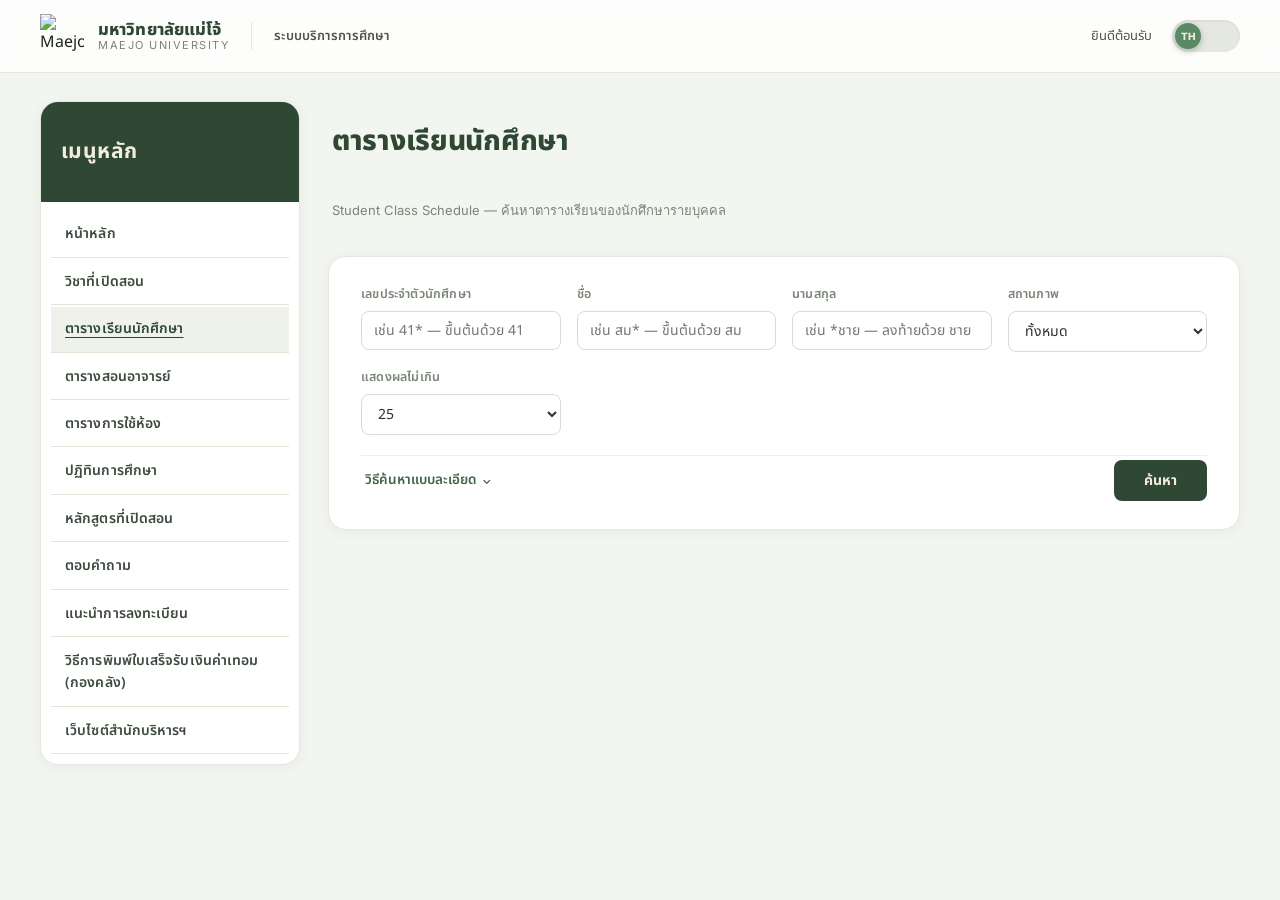
==== commit 02a4af12: "semantic HTML" ====
--- a/class-schedule.html
+++ b/class-schedule.html
@@ -5,6 +5,7 @@
   <meta charset="utf-8">
   <meta name="viewport" content="width=device-width, initial-scale=1">
   <title>ตารางเรียนนักศึกษา - มหาวิทยาลัยแม่โจ้</title>
+  <link rel="icon" type="image/svg+xml" href="https://upload.wikimedia.org/wikipedia/th/b/b7/MJU_LOGO.svg">
   <link rel="preconnect" href="https://fonts.googleapis.com">
   <link
     href="https://fonts.googleapis.com/css2?family=Noto+Sans+Thai:wght@400;500;600;700;800&family=Inter:wght@400;500;600;700;800&display=swap"
@@ -181,7 +182,7 @@
       <aside class="sidebar">
         <div class="sidebar-card">
           <div class="sidebar-header">
-            <span>เมนูหลัก</span>
+            <h2>เมนูหลัก</h2>
             <label for="menu-toggle" class="close-menu">✕</label>
           </div>
           <nav class="menu">
@@ -203,8 +204,8 @@
       <main class="main">
 
         <div class="page-header">
-          <span class="page-title">ตารางเรียนนักศึกษา</span>
-          <span class="page-sub">Student Class Schedule — ค้นหาตารางเรียนของนักศึกษารายบุคคล</span>
+          <h1 class="page-title">ตารางเรียนนักศึกษา</h1>
+          <p class="page-sub">Student Class Schedule — ค้นหาตารางเรียนของนักศึกษารายบุคคล</p>
         </div>
 
         <form class="card search-card">
